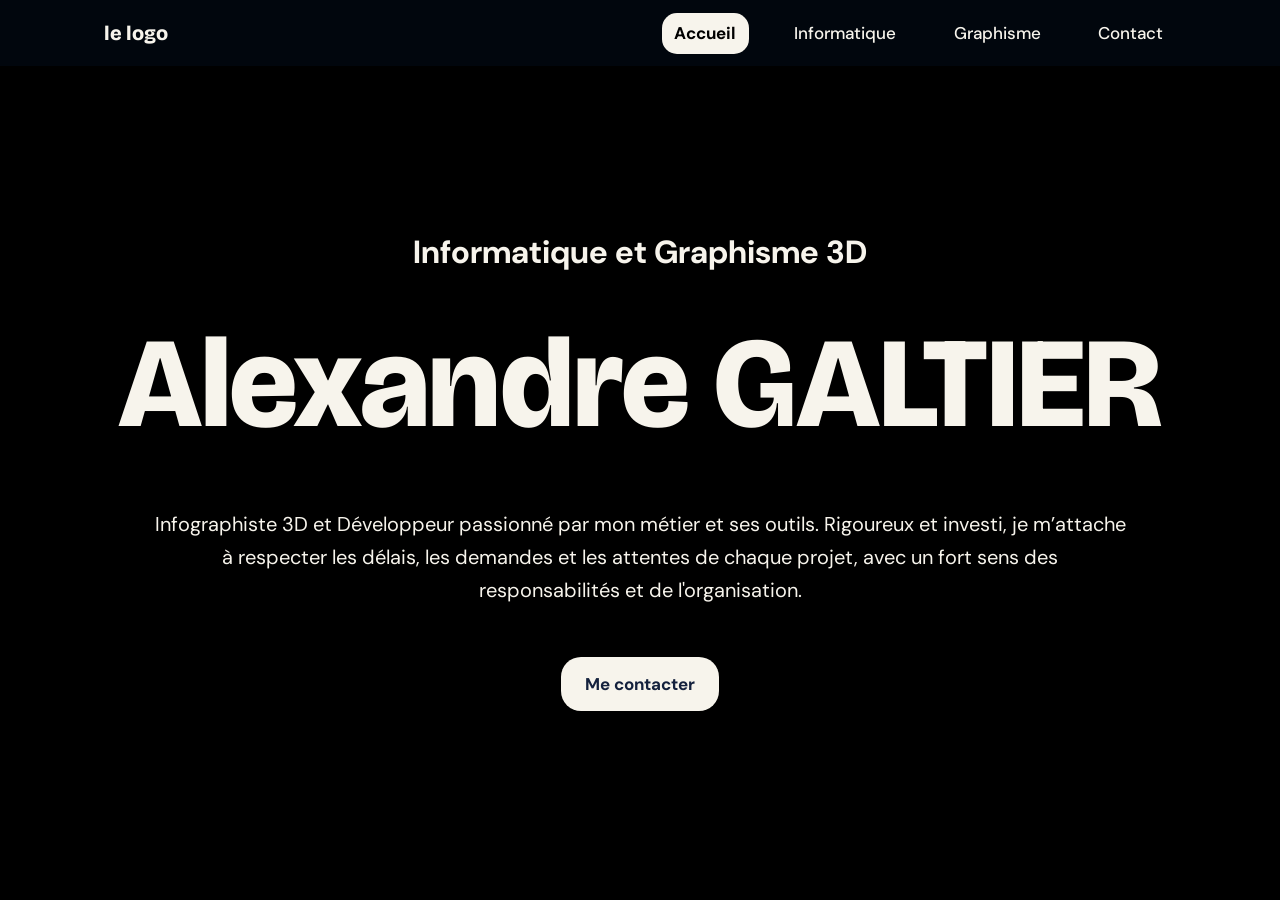
==== index.html @ 1dcdab68 "added_videos_below100" ====
<!DOCTYPE html>
<html lang="fr">
<head>
<meta charset="utf-8">
<meta name="viewport" content="width=device-width, initial-scale=1">
<title>Accueil – Portfolio Alexandre GALTIER</title>
<link rel="preconnect" href="https://fonts.googleapis.com">
<link rel="preconnect" href="https://fonts.gstatic.com" crossorigin>
<link href="https://fonts.googleapis.com/css2?family=Bricolage+Grotesque:wght@500;700;800&family=DM+Sans:wght@400;500;700&display=swap" rel="stylesheet">
<link rel="stylesheet" href="css/style.css">
<link rel="stylesheet" href="css/animation.css">
</head>
<body class="home">
<!--Barre Menu-->
<header class="top"><div class="wrap bar">
<a class="logo" href="index.html">le logo</a>
<nav aria-label="Menu principal"><a href="index.html" aria-current="page">Accueil</a><a href="pages/informatique.html">Informatique</a><a href="pages/graphisme.html">Graphisme</a><a href="pages/contact.html">Contact</a></nav>
</div></header>
<main>
<!--video-->
<video autoplay muted loop playsinline id="background-video" src="videos/illus/vil01.mov" type="video/mov" class="background-video"></video>
<div class="video-overlay"></div>
<!--Domaine et Nom-->
<section class="hero"><div class="wrap">
<p class="role">Informatique et Graphisme 3D</p>
<h1 class="name">Alexandre GALTIER</h1>
<p class="lead">Infographiste 3D et Développeur passionné par mon métier et ses outils. Rigoureux et investi, je m’attache à respecter les délais, les demandes et les attentes de chaque projet, avec un fort sens des responsabilités et de l'organisation.</p>
<!--Bouton-->
<p><a class="btn" href="pages/contact.html">Me contacter</a></p>
</div></section>

<!--<section class="wrap home-cats" id="categories">
<h2 class="sr">Catégories</h2>
<a class="tile y" href="pages/informatique.html"><h2>Informatique</h2><p>Description courte de la catégorie.</p><ul><li>Développement web</li><li>Développement logiciel</li><li>Bases de données</li><li>Réseaux et systèmes</li><li>Cybersécurité</li></ul><span class="go">Voir la catégorie</span></a>
<a class="tile n" href="pages/graphisme.html"><h2>Graphisme</h2><p>Description courte de la catégorie.</p><ul><li>Identité visuelle</li><li>UI / UX design</li><li>Illustration</li><li>Print et mise en page</li><li>Photo et motion design</li></ul><span class="go">Voir la catégorie</span></a>
</section>
<section class="wrap about-teaser"><h2>À propos</h2><p>Court paragraphe de présentation : formation, centres d'intérêt, ce qui relie ton travail en informatique et en graphisme.</p><p><a href="pages/a-propos.html">Lire la suite</a></p></section>
</main>
<footer><div class="wrap"><p>© 2026 Prénom Nom</p><p><a href="pages/a-propos.html#contact">Me contacter</a></p></div></footer>-->
</body>
</html>
---- css/style.css ----
:root{
--bg:#f7f4ec;--surface:#FFFFFF;--navy:#14213D;--navy-2:#2A3A5E;--yellow:#e2d386;--yellow-soft:#FBE9A0;--line:#DAD5C6;
--ink:var(--navy);--muted:#4A5675;--dark-trs:rgba(2, 11, 22, 0.6);--white-trs:rgba(255, 255, 255, 0.5);--dark:black;
--f-head:"Bricolage Grotesque",system-ui,sans-serif;--f-body:"DM Sans",system-ui,sans-serif;
}
*{box-sizing:border-box}
html{scroll-behavior:smooth;scroll-padding-top:90px}
body{margin:0;background:var(--dark);color:var(--ink);font:400 1.0625rem/1.65 var(--f-body)}
h1,h2,h3,h4{font-family:var(--f-head);line-height:1.15;margin:auto;letter-spacing:-.01em}
h1{font-size:clamp(2.6rem,7vw,5rem);font-weight:800}
h2{font-size:clamp(1.6rem,3vw,2.1rem);font-weight:700}
h3{font-size:1.1rem;font-weight:700;margin-top:1.8em}
h4{font-size:1.05rem;font-weight:700;margin-bottom:.3em}
p{margin:0 0 1em;}
a{color:var(--navy);text-decoration-thickness:2px;text-underline-offset:3px;text-decoration-color:var(--yellow)}
:focus-visible{outline:3px solid var(--yellow);outline-offset:3px}
.wrap{max-width:1120px;margin:auto;padding:0 1.5rem;}
.sr{position:absolute;left:-9999px}


/*--Barre Menu--*/
.top{position:sticky;top:0;z-index:10;background:var(--dark-trs);}
.bar{display:flex;align-items:center;justify-content:space-between;gap:1rem;flex-wrap:wrap;padding-top:.8rem;padding-bottom:.8rem}
.logo{font:800 1.25rem var(--f-head);color:var(--bg);text-decoration:none}
.top nav{display:flex;gap:2rem;flex-wrap:wrap}
.top nav a{color:var(--bg);text-decoration:none;padding:.4rem .8rem;border-radius:15px;font-weight:500}
.top nav a:hover{background:var(--white-trs)}
.top nav a[aria-current]{background:var(--bg);color:var(--dark);font-weight:700}

/*--Titre - Domaine et Nom--*/
.hero{color:var(--bg);padding:10rem 0 10rem;text-align: center;}
.hero .role{color:var(--bg);font-weight:700;font-size: 2rem;}
.hero .name{font-size: 8rem;white-space:nowrap;}
.hero .lead{font-size:1.25rem;color:var(--bg);text-align: center;margin: 50px;}
/*--Bouton "Contact"--*/
.btn{display:inline-block;background:var(--bg);color:var(--navy);padding:0.8rem 1.5rem;border-radius:20px;font-weight:700;text-decoration:none;align-self: center;}
.btn:hover{background:var(--white-trs)}

/*--Video--*/
.background-video{width: 100%; height: 100%;position:absolute;z-index: -3;object-fit: cover;bottom: 0px;}
.video-overlay{position: absolute;background:rgba(0, 0, 0, 0.3);inset: 0;bottom: 0px;z-index: -2}

.home-cats{display:grid;grid-template-columns:1fr 1fr;gap:1.5rem;margin-top:-3rem;position:relative}
.tile{display:block;padding:2rem;border-radius:8px;text-decoration:none;min-height:320px;border:2px solid var(--navy)}
.tile:hover{background-color:inherit;transform:translateY(-3px);transition:transform .15s}
.tile.y{background:var(--yellow);color:var(--navy)}
.tile.n{background:var(--surface);color:var(--navy)}
.tile ul{padding-left:1.1rem;margin:1rem 0 1.5rem}
.tile .go{font-weight:700;border-bottom:3px solid var(--navy)}
.about-teaser{padding-top:4rem;padding-bottom:4rem;}

.pagehead{background:var(--navy);color:var(--bg);padding:3.5rem 0 3rem}
.pagehead h1{font-size:clamp(2.2rem,5vw,3.6rem);margin-bottom:.3em}
.pagehead p{color:#DDE2EE;margin:0}
.layout{display:grid;grid-template-columns:230px 1fr;gap:3rem;padding-top:3rem;padding-bottom:4rem;align-items:start}
.toc{position:sticky;top:90px;border-left:4px solid var(--yellow);padding-left:1rem}
.toc-t{font:700 1rem var(--f-head);margin-bottom:.6rem}
.toc ol{list-style:none;margin:0;padding:0}
.toc li{margin-bottom:.4rem}
.toc a{text-decoration:none;display:block;padding:.15rem .4rem;margin-left:-.4rem;border-radius:3px}
.toc a:hover{background:var(--yellow-soft)}

.bloc{padding-bottom:3rem;margin-bottom:3rem;border-bottom:1px solid var(--line)}
.bloc:last-child{border-bottom:0}
.bloc h2{display:flex;align-items:baseline;flex-wrap:wrap;gap:.8rem}
.tag{background:var(--yellow);color:var(--navy);font:700 .85rem var(--f-body);padding:.15rem .6rem;border-radius:3px}
.bloc .lead{color:var(--muted)}
.skills{list-style:none;padding:0;margin:0;display:flex;flex-wrap:wrap;gap:.5rem}
.skills li{background:var(--surface);border:1.5px solid var(--navy);border-radius:999px;padding:.25rem .9rem;font-size:.95rem}
.grid{display:grid;grid-template-columns:repeat(auto-fill,minmax(250px,1fr));gap:1.25rem}
.card{background:var(--surface);border:1.5px solid var(--navy);border-radius:6px;padding:1rem 1rem 1.2rem}
.card p{font-size:.95rem;color:var(--muted);margin-bottom:.5em}
.card .meta{font-size:.85rem}
.thumb{aspect-ratio:16/10;background:var(--yellow-soft);border-radius:3px;margin-bottom:.9rem;border:1.5px dashed var(--navy-2)}

.timeline{list-style:none;padding:0;margin:0;border-left:4px solid var(--yellow)}
.timeline li{padding:0 0 1.3rem 1.2rem;display:flex;flex-direction:column}
.contact{list-style:none;padding:0;margin:0;display:grid;gap:.9rem}
.contact li{display:grid;grid-template-columns:110px 1fr;gap:1rem;border-bottom:1px solid var(--line);padding-bottom:.9rem}

footer{background:var(--navy);color:var(--bg);padding:1.5rem 0}
footer .wrap{display:flex;justify-content:space-between;flex-wrap:wrap;gap:.5rem}
footer p{margin:0}
footer a{color:var(--yellow)}
footer a:hover{background:var(--navy-2)}

@media(max-width:820px){
.home-cats{grid-template-columns:1fr}
.layout{grid-template-columns:1fr;gap:1.5rem}
.toc{position:static}
.toc ol{display:flex;flex-wrap:wrap;gap:.4rem}
.toc a{background:var(--surface);border:1.5px solid var(--navy);border-radius:999px;padding:.2rem .8rem;margin:0}
}
@media(prefers-reduced-motion:reduce){html{scroll-behavior:auto}.tile:hover{transform:none}}
---- css/animation.css ----
@keyframes apparition {
  from {
    opacity: 0;
    transform: translateY(-30px);
  }

  to {
    opacity: 1;
    transform: translateY(0);
  }
}
@keyframes apparition-op {
  from {
    opacity: 0;
  }

  to {
    opacity: 1;
  }
}

/* Classe à appliquer au texte */

.background-video{
    animation: apparition-op 2s ease-in both;
}
.top{
    animation: apparition 1s ease-out both;
}

.role {
    animation: apparition 1s ease-out both;
    animation-delay: 0.5s;
}

.name {
    animation: apparition 1s ease-out both;
    animation-delay: 1s;
}

.lead, .btn {
    animation: apparition 1s ease-out both;
    animation-delay: 1.5s;
}
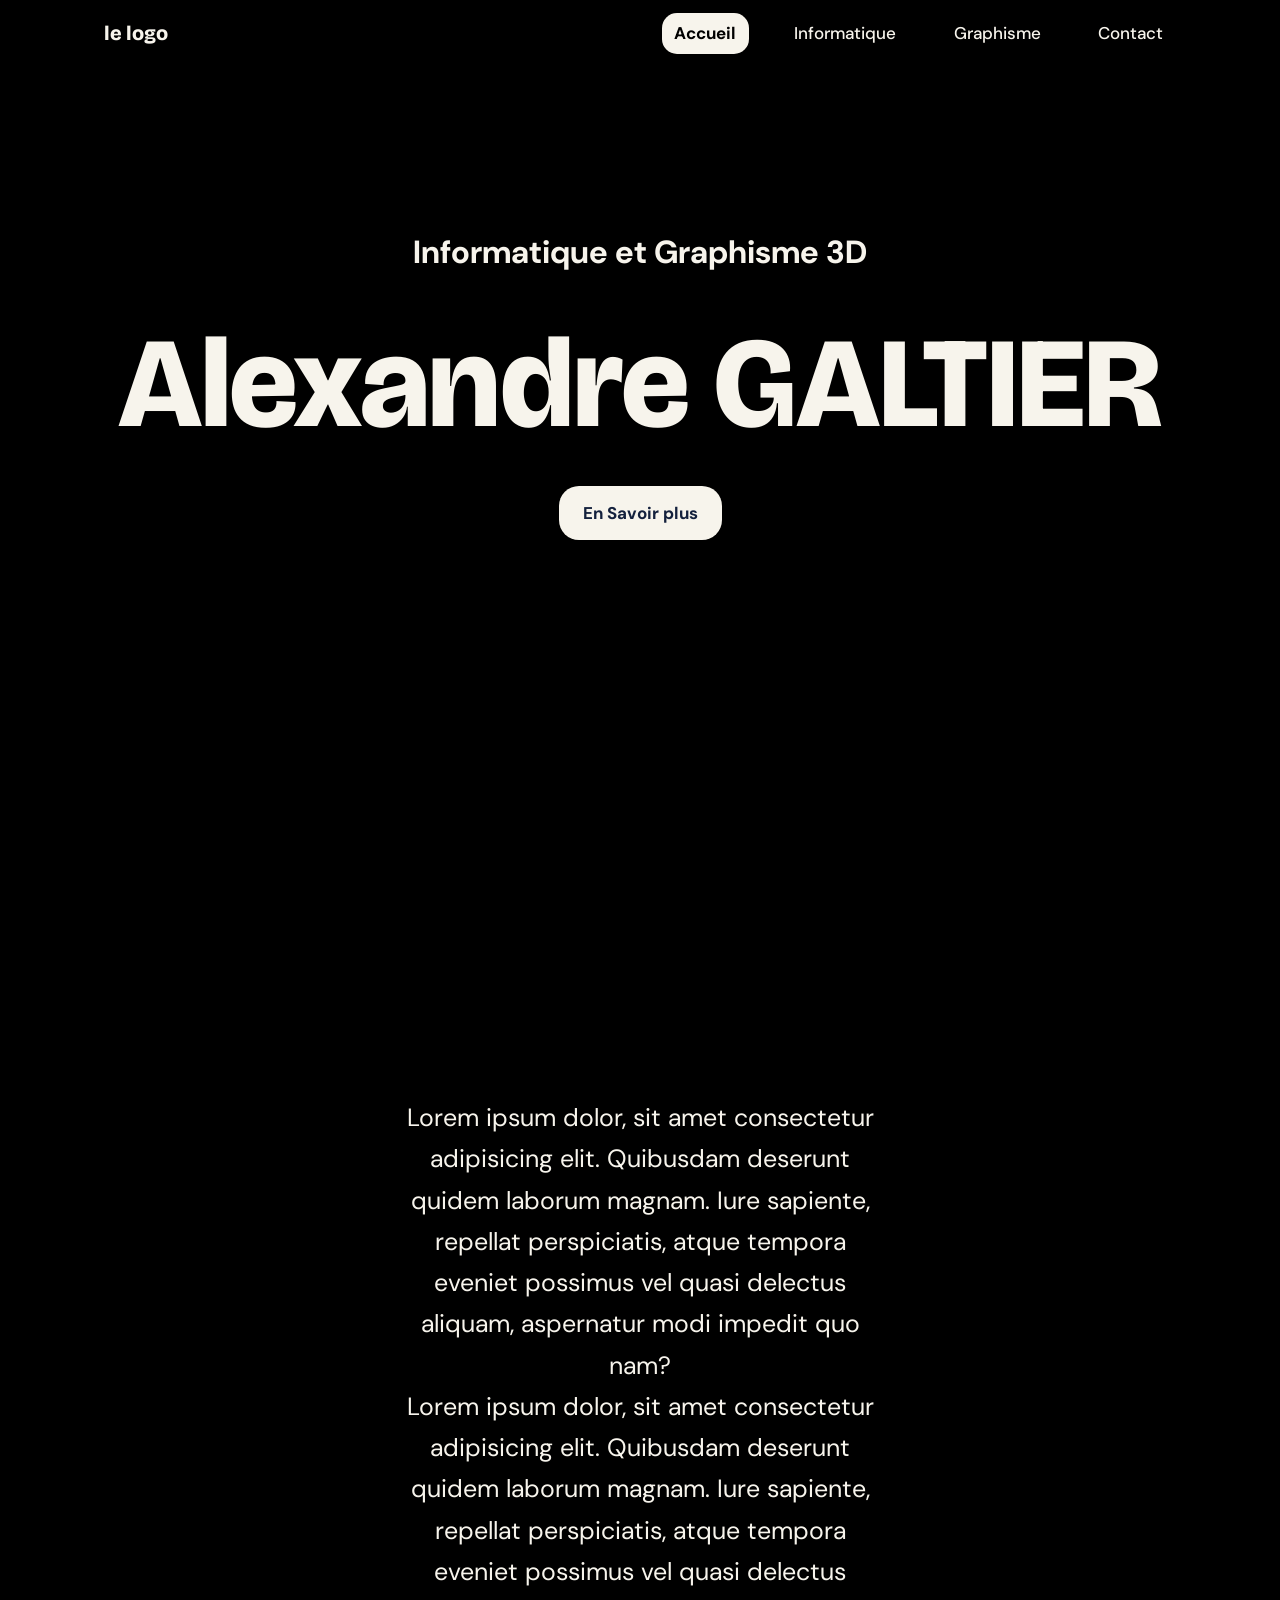
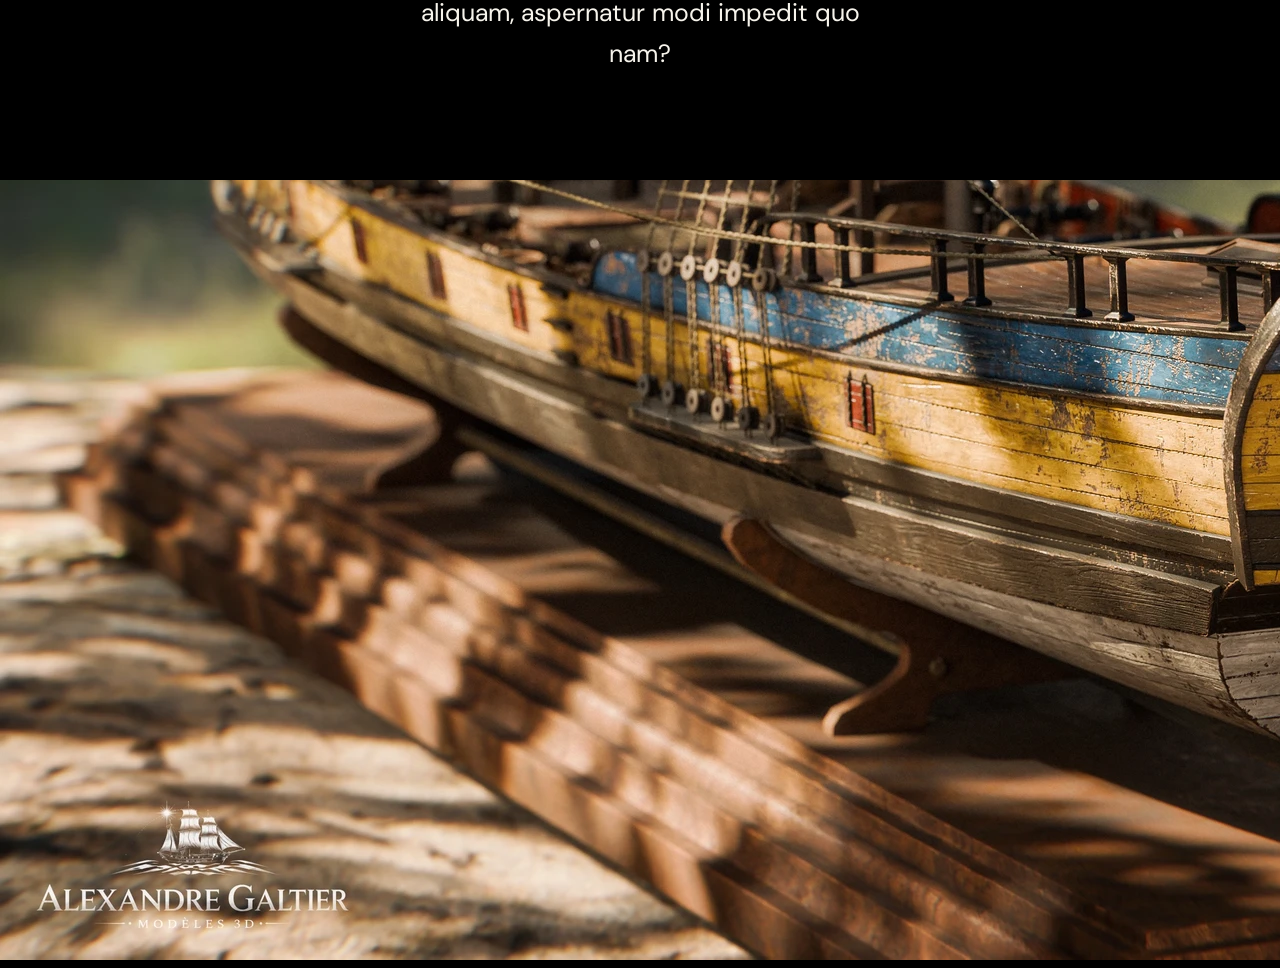
==== commit cfd8c71d: "ajout texte, image, scroll smooth" ====
--- a/index.html
+++ b/index.html
@@ -11,23 +11,39 @@
 <link rel="stylesheet" href="css/animation.css">
 </head>
 <body class="home">
+
 <!--Barre Menu-->
 <header class="top"><div class="wrap bar">
 <a class="logo" href="index.html">le logo</a>
 <nav aria-label="Menu principal"><a href="index.html" aria-current="page">Accueil</a><a href="pages/informatique.html">Informatique</a><a href="pages/graphisme.html">Graphisme</a><a href="pages/contact.html">Contact</a></nav>
 </div></header>
 <main>
+
 <!--video-->
-<video autoplay muted loop playsinline id="background-video" src="videos/illus/vil01.mov" type="video/mov" class="background-video"></video>
+<video autoplay muted loop playsinline id="background-video" src="videos/illus/vil03.mov" type="video/mov" class="background-video"></video>
 <div class="video-overlay"></div>
+
 <!--Domaine et Nom-->
 <section class="hero"><div class="wrap">
 <p class="role">Informatique et Graphisme 3D</p>
 <h1 class="name">Alexandre GALTIER</h1>
-<p class="lead">Infographiste 3D et Développeur passionné par mon métier et ses outils. Rigoureux et investi, je m’attache à respecter les délais, les demandes et les attentes de chaque projet, avec un fort sens des responsabilités et de l'organisation.</p>
+<!--<p class="lead">Infographiste 3D et Développeur passionné par mon métier et ses outils. Rigoureux et investi, je m’attache à respecter les délais, les demandes et les attentes de chaque projet, avec un fort sens des responsabilités et de l'organisation.</p>-->
+
 <!--Bouton-->
-<p><a class="btn" href="pages/contact.html">Me contacter</a></p>
+<br><p><a class="btn" href="#introduction">En Savoir plus</a></p>
 </div></section>
+
+<!--Introduction-->
+<section id="introduction" class="intro-block"><div class="intro">
+<p>Lorem ipsum dolor, sit amet consectetur adipisicing elit. Quibusdam deserunt quidem laborum magnam. Iure sapiente, repellat perspiciatis, atque tempora eveniet possimus vel quasi delectus aliquam, aspernatur modi impedit quo nam?<br>
+Lorem ipsum dolor, sit amet consectetur adipisicing elit. Quibusdam deserunt quidem laborum magnam. Iure sapiente, repellat perspiciatis, atque tempora eveniet possimus vel quasi delectus aliquam, aspernatur modi impedit quo nam?</p>
+</div></section>
+
+<!--Image 01-->
+<div class="background-img">
+    <img src="img/3d/img01.png" alt="img_ship01">
+    <div class="img-overlay"></div>
+</div>
 
 <!--<section class="wrap home-cats" id="categories">
 <h2 class="sr">Catégories</h2>
@@ -37,5 +53,6 @@
 <section class="wrap about-teaser"><h2>À propos</h2><p>Court paragraphe de présentation : formation, centres d'intérêt, ce qui relie ton travail en informatique et en graphisme.</p><p><a href="pages/a-propos.html">Lire la suite</a></p></section>
 </main>
 <footer><div class="wrap"><p>© 2026 Prénom Nom</p><p><a href="pages/a-propos.html#contact">Me contacter</a></p></div></footer>-->
+</main>
 </body>
 </html>
--- a/css/style.css
+++ b/css/style.css
@@ -1,6 +1,6 @@
 :root{
 --bg:#f7f4ec;--surface:#FFFFFF;--navy:#14213D;--navy-2:#2A3A5E;--yellow:#e2d386;--yellow-soft:#FBE9A0;--line:#DAD5C6;
---ink:var(--navy);--muted:#4A5675;--dark-trs:rgba(2, 11, 22, 0.6);--white-trs:rgba(255, 255, 255, 0.5);--dark:black;
+--ink:var(--navy);--muted:#4A5675;--dark-trs:rgba(0, 0, 0, 0.6);--white-trs:rgba(255, 255, 255, 0.5);--dark:black;
 --f-head:"Bricolage Grotesque",system-ui,sans-serif;--f-body:"DM Sans",system-ui,sans-serif;
 }
 *{box-sizing:border-box}
@@ -39,6 +39,14 @@
 /*--Video--*/
 .background-video{width: 100%; height: 100%;position:absolute;z-index: -3;object-fit: cover;bottom: 0px;}
 .video-overlay{position: absolute;background:rgba(0, 0, 0, 0.3);inset: 0;bottom: 0px;z-index: -2}
+
+/*--Intro--*/
+.intro{text-align: center;font-size:25px;color:var(--bg);background-color: var(--dark);padding: 5rem 25rem;}
+.intro-block{position:relative;top: 300px;}
+
+/*--Image--*/
+.background-img{width: 100%; height: 100%;z-index: -2;display: block;position: relative;}
+img-overlay{display:inline-block;width:50%;position:absolute;background-color:var(--dark-trs);inset: 0;}
 
 .home-cats{display:grid;grid-template-columns:1fr 1fr;gap:1.5rem;margin-top:-3rem;position:relative}
 .tile{display:block;padding:2rem;border-radius:8px;text-decoration:none;min-height:320px;border:2px solid var(--navy)}
--- a/css/animation.css
+++ b/css/animation.css
@@ -24,7 +24,7 @@
 .background-video{
     animation: apparition-op 2s ease-in both;
 }
-.top{
+.top {
     animation: apparition 1s ease-out both;
 }
 
@@ -42,5 +42,6 @@
     animation: apparition 1s ease-out both;
     animation-delay: 1.5s;
 }
-
-
+html {
+  scroll-behavior:smooth;
+}
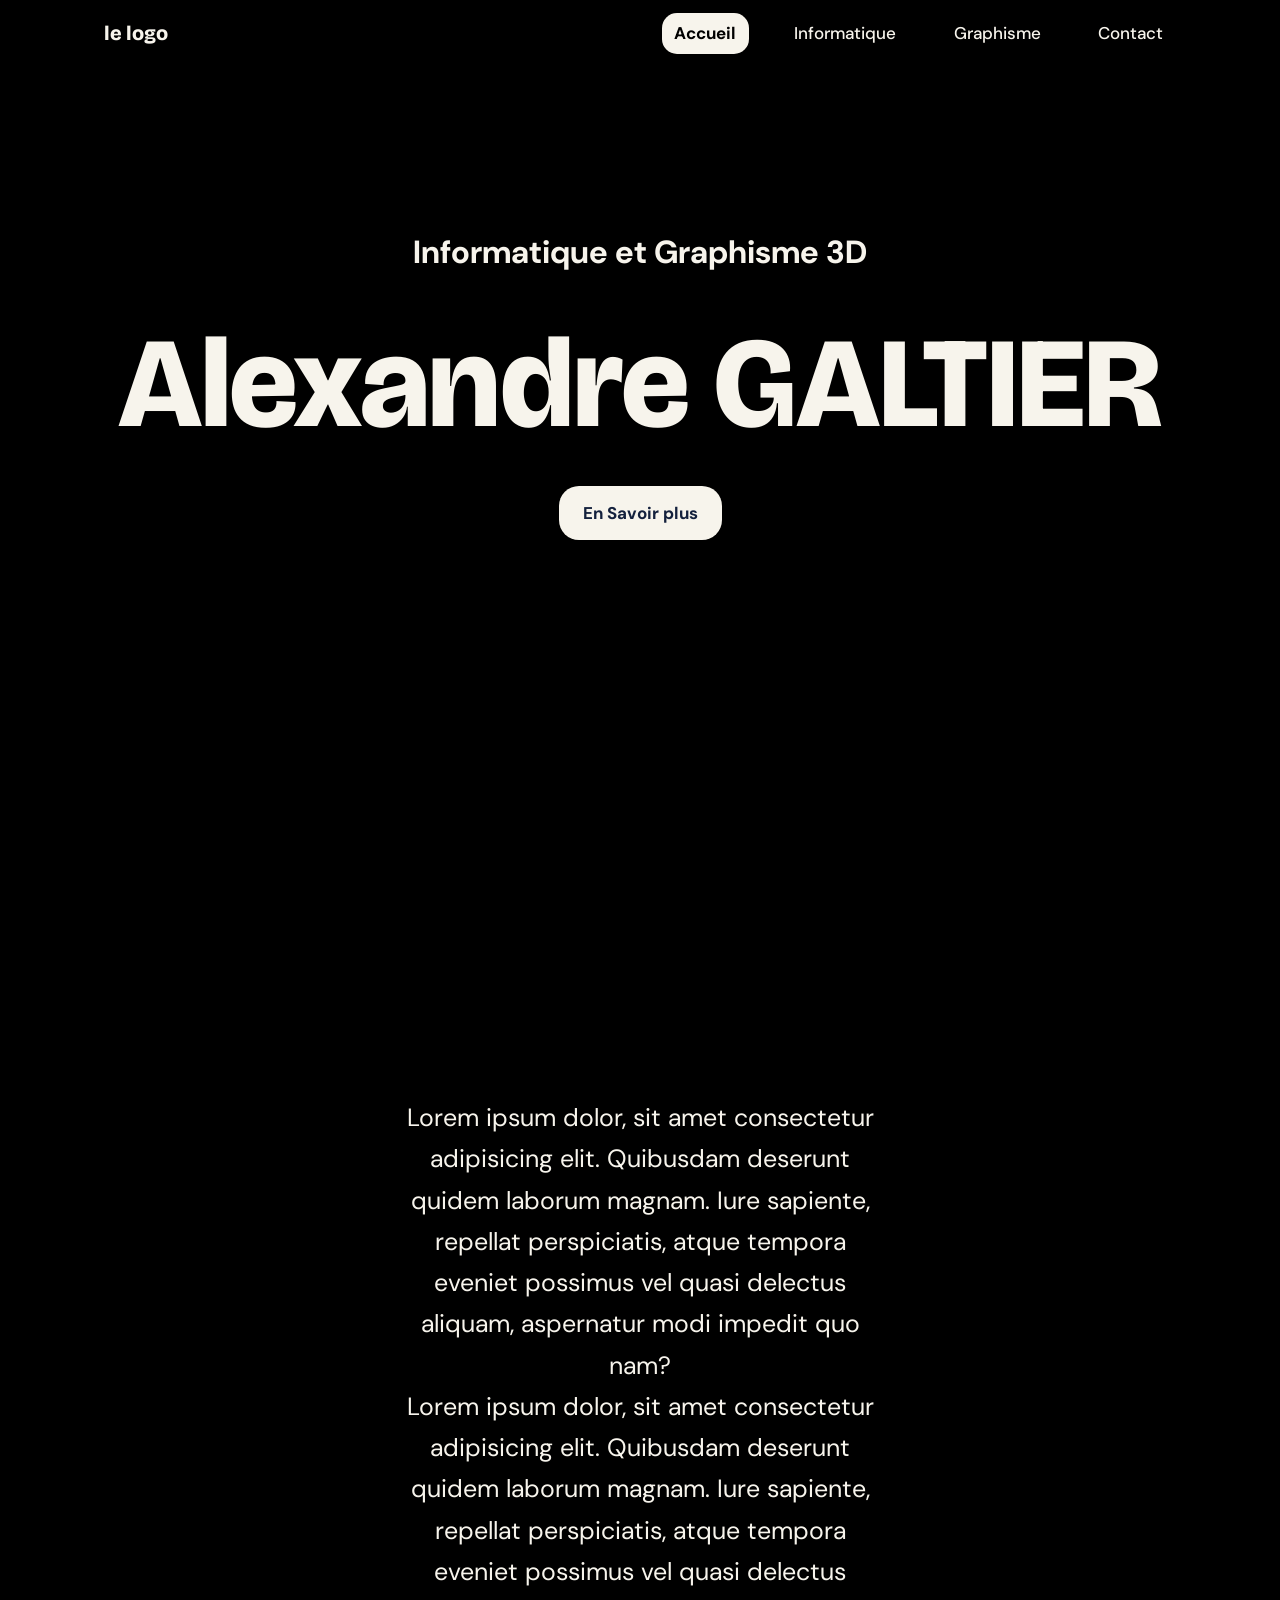
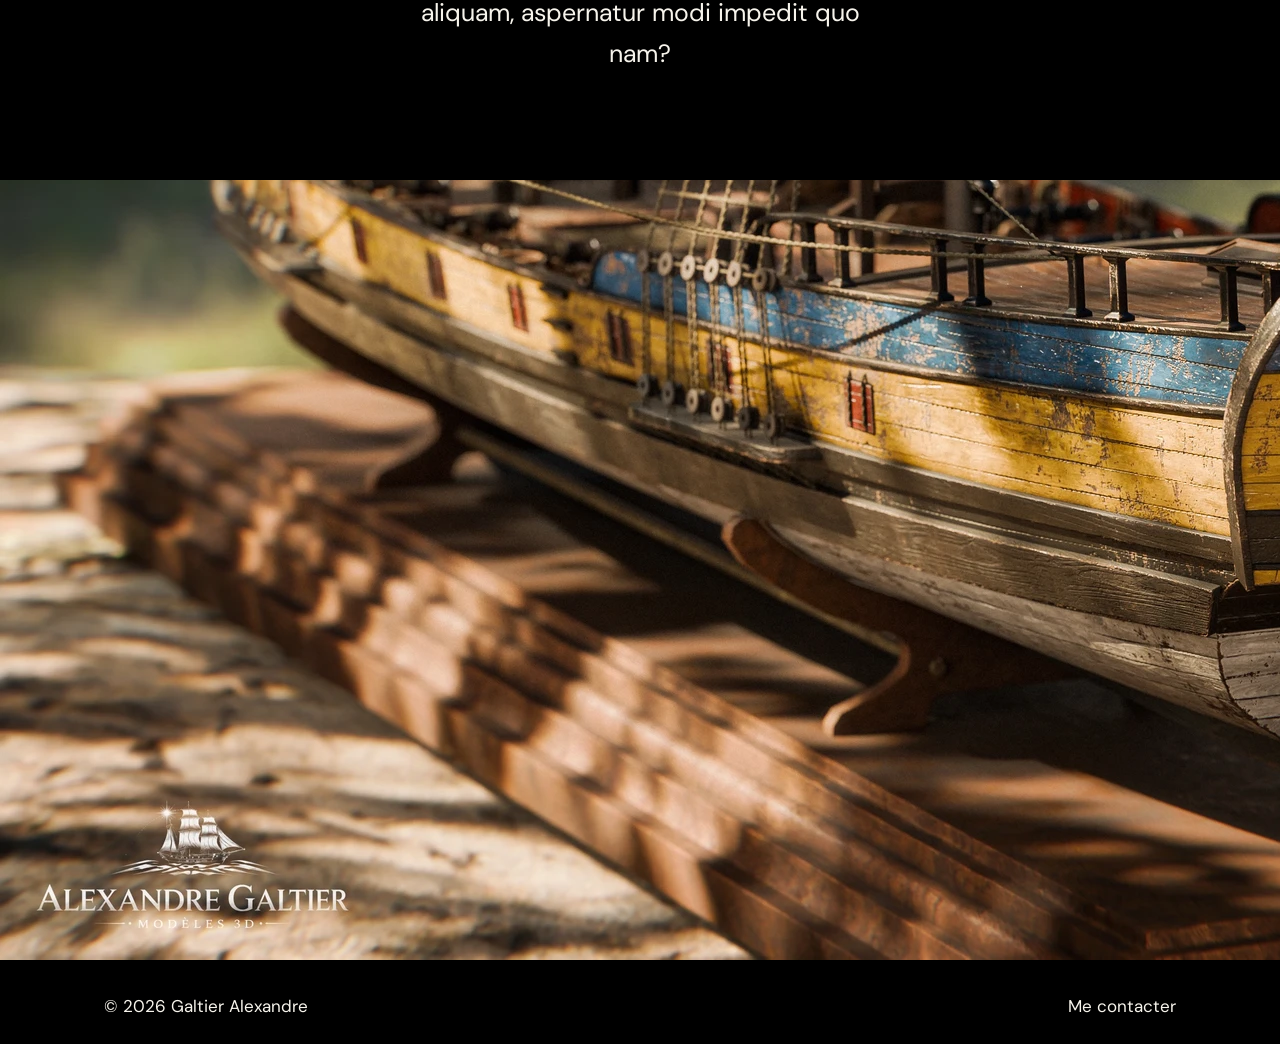
==== commit ae70537a: "changements_mineurs" ====
--- a/index.html
+++ b/index.html
@@ -51,8 +51,8 @@
 <a class="tile n" href="pages/graphisme.html"><h2>Graphisme</h2><p>Description courte de la catégorie.</p><ul><li>Identité visuelle</li><li>UI / UX design</li><li>Illustration</li><li>Print et mise en page</li><li>Photo et motion design</li></ul><span class="go">Voir la catégorie</span></a>
 </section>
 <section class="wrap about-teaser"><h2>À propos</h2><p>Court paragraphe de présentation : formation, centres d'intérêt, ce qui relie ton travail en informatique et en graphisme.</p><p><a href="pages/a-propos.html">Lire la suite</a></p></section>
-</main>
-<footer><div class="wrap"><p>© 2026 Prénom Nom</p><p><a href="pages/a-propos.html#contact">Me contacter</a></p></div></footer>-->
+</main>-->
+<footer><div class="wrap"><p>© 2026 Galtier Alexandre</p><p><a href="pages/contact.html">Me contacter</a></p></div></footer>
 </main>
 </body>
 </html>
--- a/css/style.css
+++ b/css/style.css
@@ -86,11 +86,11 @@
 .contact{list-style:none;padding:0;margin:0;display:grid;gap:.9rem}
 .contact li{display:grid;grid-template-columns:110px 1fr;gap:1rem;border-bottom:1px solid var(--line);padding-bottom:.9rem}
 
-footer{background:var(--navy);color:var(--bg);padding:1.5rem 0}
+footer{background:var(--dark-trs);color:var(--bg);padding:1.5rem 0}
 footer .wrap{display:flex;justify-content:space-between;flex-wrap:wrap;gap:.5rem}
 footer p{margin:0}
-footer a{color:var(--yellow)}
-footer a:hover{background:var(--navy-2)}
+footer a{color:var(--bg);text-decoration: none;}
+footer a:hover{background:var(--white-trs);border-radius: 10px;padding:0.8rem 1.5rem;}
 
 @media(max-width:820px){
 .home-cats{grid-template-columns:1fr}
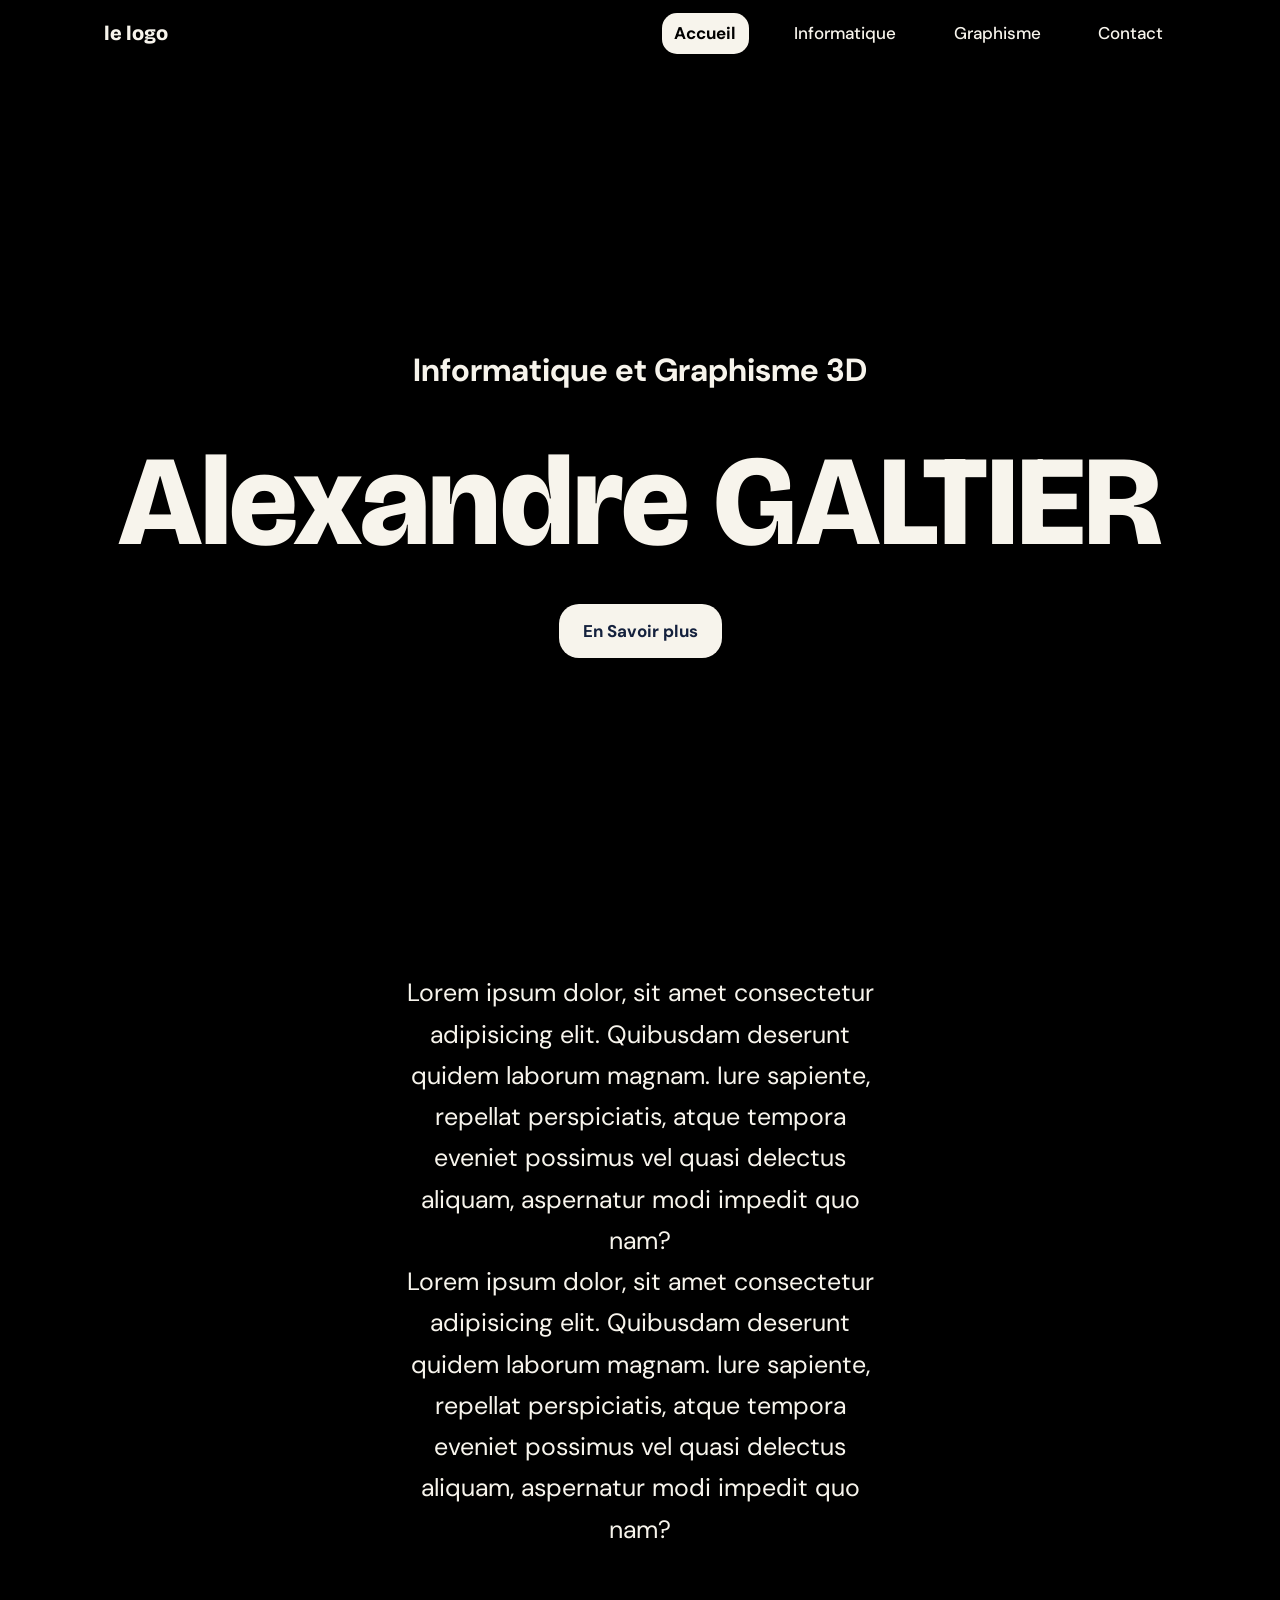
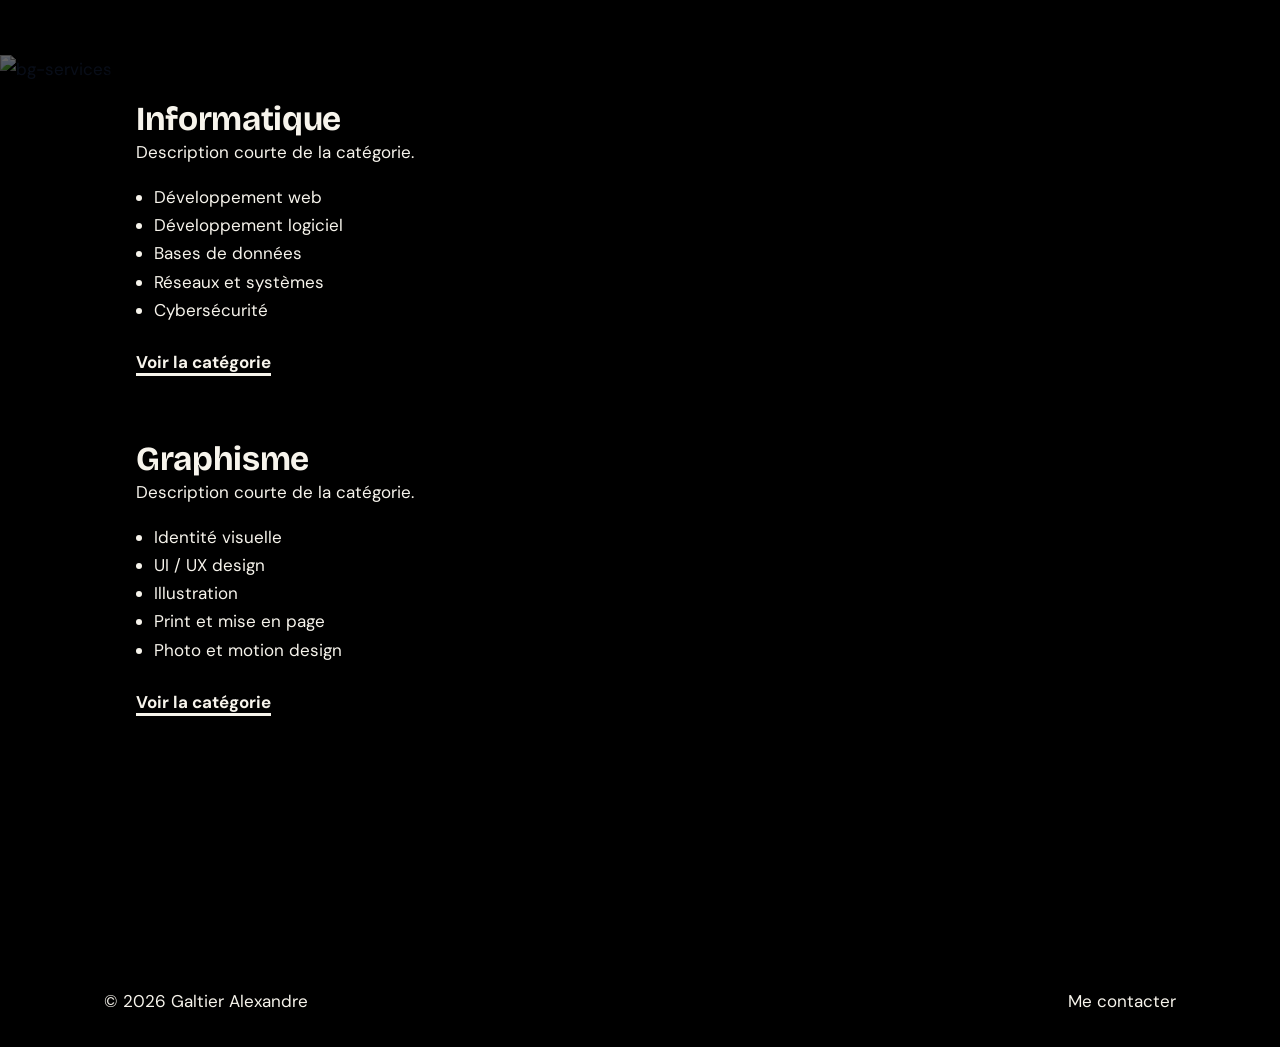
==== commit 97c4b259: "update_images_ok_card_to_do" ====
--- a/index.html
+++ b/index.html
@@ -9,6 +9,7 @@
 <link href="https://fonts.googleapis.com/css2?family=Bricolage+Grotesque:wght@500;700;800&family=DM+Sans:wght@400;500;700&display=swap" rel="stylesheet">
 <link rel="stylesheet" href="css/style.css">
 <link rel="stylesheet" href="css/animation.css">
+<script src="js/script.js" defer></script>
 </head>
 <body class="home">
 
@@ -17,21 +18,20 @@
 <a class="logo" href="index.html">le logo</a>
 <nav aria-label="Menu principal"><a href="index.html" aria-current="page">Accueil</a><a href="pages/informatique.html">Informatique</a><a href="pages/graphisme.html">Graphisme</a><a href="pages/contact.html">Contact</a></nav>
 </div></header>
-<main>
 
-<!--video-->
-<video autoplay muted loop playsinline id="background-video" src="videos/illus/vil03.mov" type="video/mov" class="background-video"></video>
-<div class="video-overlay"></div>
 
+<!--Video-->
+<section class="content-title-container">
+    <video class="bg-content" autoplay muted loop playsinline id="background-video" src="videos/illus/vil03.mov" type="video/mov" alt="bg-video"></video>
+    <div class="bg-content-overlay"></div>
 <!--Domaine et Nom-->
-<section class="hero"><div class="wrap">
-<p class="role">Informatique et Graphisme 3D</p>
-<h1 class="name">Alexandre GALTIER</h1>
-<!--<p class="lead">Infographiste 3D et Développeur passionné par mon métier et ses outils. Rigoureux et investi, je m’attache à respecter les délais, les demandes et les attentes de chaque projet, avec un fort sens des responsabilités et de l'organisation.</p>-->
-
-<!--Bouton-->
-<br><p><a class="btn" href="#introduction">En Savoir plus</a></p>
-</div></section>
+        <section class="hero"><div class="wrap">
+            <p class="role">Informatique et Graphisme 3D</p>
+            <h1 class="name">Alexandre GALTIER</h1>
+            <!--Bouton-->
+        <br><p><a class="btn" href="#introduction">En Savoir plus</a></p>
+        </div></section>
+</section>
 
 <!--Introduction-->
 <section id="introduction" class="intro-block"><div class="intro">
@@ -39,20 +39,46 @@
 Lorem ipsum dolor, sit amet consectetur adipisicing elit. Quibusdam deserunt quidem laborum magnam. Iure sapiente, repellat perspiciatis, atque tempora eveniet possimus vel quasi delectus aliquam, aspernatur modi impedit quo nam?</p>
 </div></section>
 
-<!--Image 01-->
-<div class="background-img">
-    <img src="img/3d/img01.png" alt="img_ship01">
-    <div class="img-overlay"></div>
-</div>
+<!--Content et Services-->
+<section class="content-services-container">
+    <img class="services-content" src="../eportfolio_graph_info/img/3d/img01.png" alt="bg-services">
+    <div class="services-content-overlay"></div>
 
-<!--<section class="wrap home-cats" id="categories">
-<h2 class="sr">Catégories</h2>
-<a class="tile y" href="pages/informatique.html"><h2>Informatique</h2><p>Description courte de la catégorie.</p><ul><li>Développement web</li><li>Développement logiciel</li><li>Bases de données</li><li>Réseaux et systèmes</li><li>Cybersécurité</li></ul><span class="go">Voir la catégorie</span></a>
-<a class="tile n" href="pages/graphisme.html"><h2>Graphisme</h2><p>Description courte de la catégorie.</p><ul><li>Identité visuelle</li><li>UI / UX design</li><li>Illustration</li><li>Print et mise en page</li><li>Photo et motion design</li></ul><span class="go">Voir la catégorie</span></a>
+<!--Services-->
+<section class="wrap-cat home-cats" id="categories"><div class="reveal">
+<a class="tile" href="pages/informatique.html">
+    <h2>Informatique</h2>
+    <p>Description courte de la catégorie.</p>
+    <ul>
+        <li>Développement web</li>
+        <li>Développement logiciel</li>
+        <li>Bases de données</li>
+        <li>Réseaux et systèmes</li>
+        <li>Cybersécurité</li>
+    </ul>
+<span class="go">Voir la catégorie</span></a>
+
+<a class="tile" href="pages/graphisme.html">
+    <h2>Graphisme</h2>
+    <p>Description courte de la catégorie.</p>
+    <ul>
+        <li>Identité visuelle</li>
+        <li>UI / UX design</li>
+        <li>Illustration</li>
+        <li>Print et mise en page</li>
+        <li>Photo et motion design</li>
+    </ul>
+    <span class="go">Voir la catégorie</span></a>
+</div></section>
+
 </section>
+<!--<p class="lead">Infographiste 3D et Développeur passionné par mon métier et ses outils. Rigoureux et investi, je m’attache à respecter les délais, les demandes et les attentes de chaque projet, avec un fort sens des responsabilités et de l'organisation.</p>-->
+
+
+<!--
 <section class="wrap about-teaser"><h2>À propos</h2><p>Court paragraphe de présentation : formation, centres d'intérêt, ce qui relie ton travail en informatique et en graphisme.</p><p><a href="pages/a-propos.html">Lire la suite</a></p></section>
 </main>-->
-<footer><div class="wrap"><p>© 2026 Galtier Alexandre</p><p><a href="pages/contact.html">Me contacter</a></p></div></footer>
-</main>
+<footer><div class="wrap-bot"><p>© 2026 Galtier Alexandre</p><p><a href="pages/contact.html">Me contacter</a></p></div></footer>
+
 </body>
 </html>
--- a/css/style.css
+++ b/css/style.css
@@ -1,11 +1,11 @@
 :root{
 --bg:#f7f4ec;--surface:#FFFFFF;--navy:#14213D;--navy-2:#2A3A5E;--yellow:#e2d386;--yellow-soft:#FBE9A0;--line:#DAD5C6;
---ink:var(--navy);--muted:#4A5675;--dark-trs:rgba(0, 0, 0, 0.6);--white-trs:rgba(255, 255, 255, 0.5);--dark:black;
+--ink:var(--navy);--muted:#4A5675;--dark-trs:rgba(0, 0, 0, 0.6);--white-trs:rgba(255, 255, 255, 0.5);--dark:black;--white-trs2:rgba(248, 248, 248, 0.3);
 --f-head:"Bricolage Grotesque",system-ui,sans-serif;--f-body:"DM Sans",system-ui,sans-serif;
 }
 *{box-sizing:border-box}
 html{scroll-behavior:smooth;scroll-padding-top:90px}
-body{margin:0;background:var(--dark);color:var(--ink);font:400 1.0625rem/1.65 var(--f-body)}
+body{margin:0;background:var(--bg);color:var(--ink);font:400 1.0625rem/1.65 var(--f-body);z-index: -10;}
 h1,h2,h3,h4{font-family:var(--f-head);line-height:1.15;margin:auto;letter-spacing:-.01em}
 h1{font-size:clamp(2.6rem,7vw,5rem);font-weight:800}
 h2{font-size:clamp(1.6rem,3vw,2.1rem);font-weight:700}
@@ -14,13 +14,16 @@
 p{margin:0 0 1em;}
 a{color:var(--navy);text-decoration-thickness:2px;text-underline-offset:3px;text-decoration-color:var(--yellow)}
 :focus-visible{outline:3px solid var(--yellow);outline-offset:3px}
-.wrap{max-width:1120px;margin:auto;padding:0 1.5rem;}
+.wrap{max-width:1120px;margin:auto;padding:12rem 1.5rem;}
 .sr{position:absolute;left:-9999px}
 
+/*--Background Generaux--*/
+.home {background-color: var(--dark);}
+.design {background-color: var(--bg);}
 
 /*--Barre Menu--*/
-.top{position:sticky;top:0;z-index:10;background:var(--dark-trs);}
-.bar{display:flex;align-items:center;justify-content:space-between;gap:1rem;flex-wrap:wrap;padding-top:.8rem;padding-bottom:.8rem}
+.top{position:sticky;top:0;z-index:10;background:var(--dark-trs);margin-bottom:-74px;}
+.bar{display:flex;align-items:center;justify-content:space-between;gap:1rem;flex-wrap:wrap;padding-top:.8rem;padding-bottom:.8rem;}
 .logo{font:800 1.25rem var(--f-head);color:var(--bg);text-decoration:none}
 .top nav{display:flex;gap:2rem;flex-wrap:wrap}
 .top nav a{color:var(--bg);text-decoration:none;padding:.4rem .8rem;border-radius:15px;font-weight:500}
@@ -37,25 +40,39 @@
 .btn:hover{background:var(--white-trs)}
 
 /*--Video--*/
-.background-video{width: 100%; height: 100%;position:absolute;z-index: -3;object-fit: cover;bottom: 0px;}
-.video-overlay{position: absolute;background:rgba(0, 0, 0, 0.3);inset: 0;bottom: 0px;z-index: -2}
+background-video{width: 100%; height: 100%;position:absolute;z-index: -3;object-fit: cover;bottom: 0px;}
+video-overlay{position: absolute;background:rgba(0, 0, 0, 0.3);inset: 0;bottom: 0px;z-index: -2}
 
-/*--Intro--*/
+/*--Introduction--*/
 .intro{text-align: center;font-size:25px;color:var(--bg);background-color: var(--dark);padding: 5rem 25rem;}
-.intro-block{position:relative;top: 300px;}
+.intro-block{position:relative;}
 
-/*--Image--*/
-.background-img{width: 100%; height: 100%;z-index: -2;display: block;position: relative;}
-img-overlay{display:inline-block;width:50%;position:absolute;background-color:var(--dark-trs);inset: 0;}
+/*--Content et Titre--*/
+.content-title-container{position: relative;aspect-ratio: auto;WIDTH: 100%;height: 100vh;overflow: hidden;}
+    .bg-content{position:absolute;inset:0;z-index:-2;width:100%;height:100%;object-fit:cover;}
+    .bg-content-overlay{position:absolute;inset:0;z-index:-1;background:var(--dark-trs);}
+bg-img02-overlay {position:absolute;inset:0;z-index:-3;background:var(--dark);}
 
-.home-cats{display:grid;grid-template-columns:1fr 1fr;gap:1.5rem;margin-top:-3rem;position:relative}
-.tile{display:block;padding:2rem;border-radius:8px;text-decoration:none;min-height:320px;border:2px solid var(--navy)}
-.tile:hover{background-color:inherit;transform:translateY(-3px);transition:transform .15s}
-.tile.y{background:var(--yellow);color:var(--navy)}
-.tile.n{background:var(--surface);color:var(--navy)}
+/*--Content et Services--*/
+.content-services-container{position: relative;aspect-ratio: auto;WIDTH: 100%;height: 100vh;overflow: hidden;}
+    .services-content{position:absolute;inset:0;z-index:-2;width:100%;height:100%;object-fit:cover;}
+    .services-content-overlay{position:absolute;inset:0;z-index:-1;background:var(--dark-trs);}
+
+/*--Categories de Services--*/
+.home-cats{display:grid;grid-template-columns: repeat(2, minmax(0, 1fr));gap:1.5rem;margin-top:-3rem;position:relative;width: 100%;max-width: 1120px;}
+    .wrap-cat{justify-content:center;align-items:center;margin:auto;padding:.8rem 1.5rem;}
+.tile{display:block;flex-direction:column;padding:2rem;border-radius:15px;text-decoration:none;min-height:320px;background:rgba(0, 0, 0, 0.3);color:var(--bg)}
+.tile:hover{background-color:rgba(0, 0, 0, 0.5);transform:translateY(-3px);transition:transform .15s}
 .tile ul{padding-left:1.1rem;margin:1rem 0 1.5rem}
-.tile .go{font-weight:700;border-bottom:3px solid var(--navy)}
+.tile .go{font-weight:700;border-bottom:3px solid var(--bg)}
+
+
 .about-teaser{padding-top:4rem;padding-bottom:4rem;}
+
+
+.presentation_container{display:flex;justify-content:center;}
+    .presentation_texte{text-align: center;font-size:25px;color:var(--bg);background-color: var(--dark);padding: 3rem 10rem;width: 100%;}
+
 
 .pagehead{background:var(--navy);color:var(--bg);padding:3.5rem 0 3rem}
 .pagehead h1{font-size:clamp(2.2rem,5vw,3.6rem);margin-bottom:.3em}
@@ -86,8 +103,10 @@
 .contact{list-style:none;padding:0;margin:0;display:grid;gap:.9rem}
 .contact li{display:grid;grid-template-columns:110px 1fr;gap:1rem;border-bottom:1px solid var(--line);padding-bottom:.9rem}
 
+/*--Bas de Page--*/
+.wrap-bot{max-width:1120px;margin:auto;padding:.5rem 1.5rem;}
 footer{background:var(--dark-trs);color:var(--bg);padding:1.5rem 0}
-footer .wrap{display:flex;justify-content:space-between;flex-wrap:wrap;gap:.5rem}
+footer .wrap-bot{display:flex;justify-content:space-between;flex-wrap:wrap;gap:.5rem}
 footer p{margin:0}
 footer a{color:var(--bg);text-decoration: none;}
 footer a:hover{background:var(--white-trs);border-radius: 10px;padding:0.8rem 1.5rem;}
--- a/css/animation.css
+++ b/css/animation.css
@@ -1,3 +1,4 @@
+:root{--reveal-delay:1.2s}
 @keyframes apparition {
   from {
     opacity: 0;
@@ -21,7 +22,7 @@
 
 /* Classe à appliquer au texte */
 
-.background-video{
+.bg-content{
     animation: apparition-op 2s ease-in both;
 }
 .top {
@@ -44,4 +45,20 @@
 }
 html {
   scroll-behavior:smooth;
-}+}
+
+/* État initial des éléments */
+.reveal {
+    opacity: 0;
+    transform: translateY(40px);
+
+    transition:
+        opacity var(--reveal-delay) ease,
+        transform var(--reveal-delay) ease;
+}
+
+/* État visible après le déclenchement */
+.reveal.visible {
+    opacity: 1;
+    transform: translateY(0);
+}
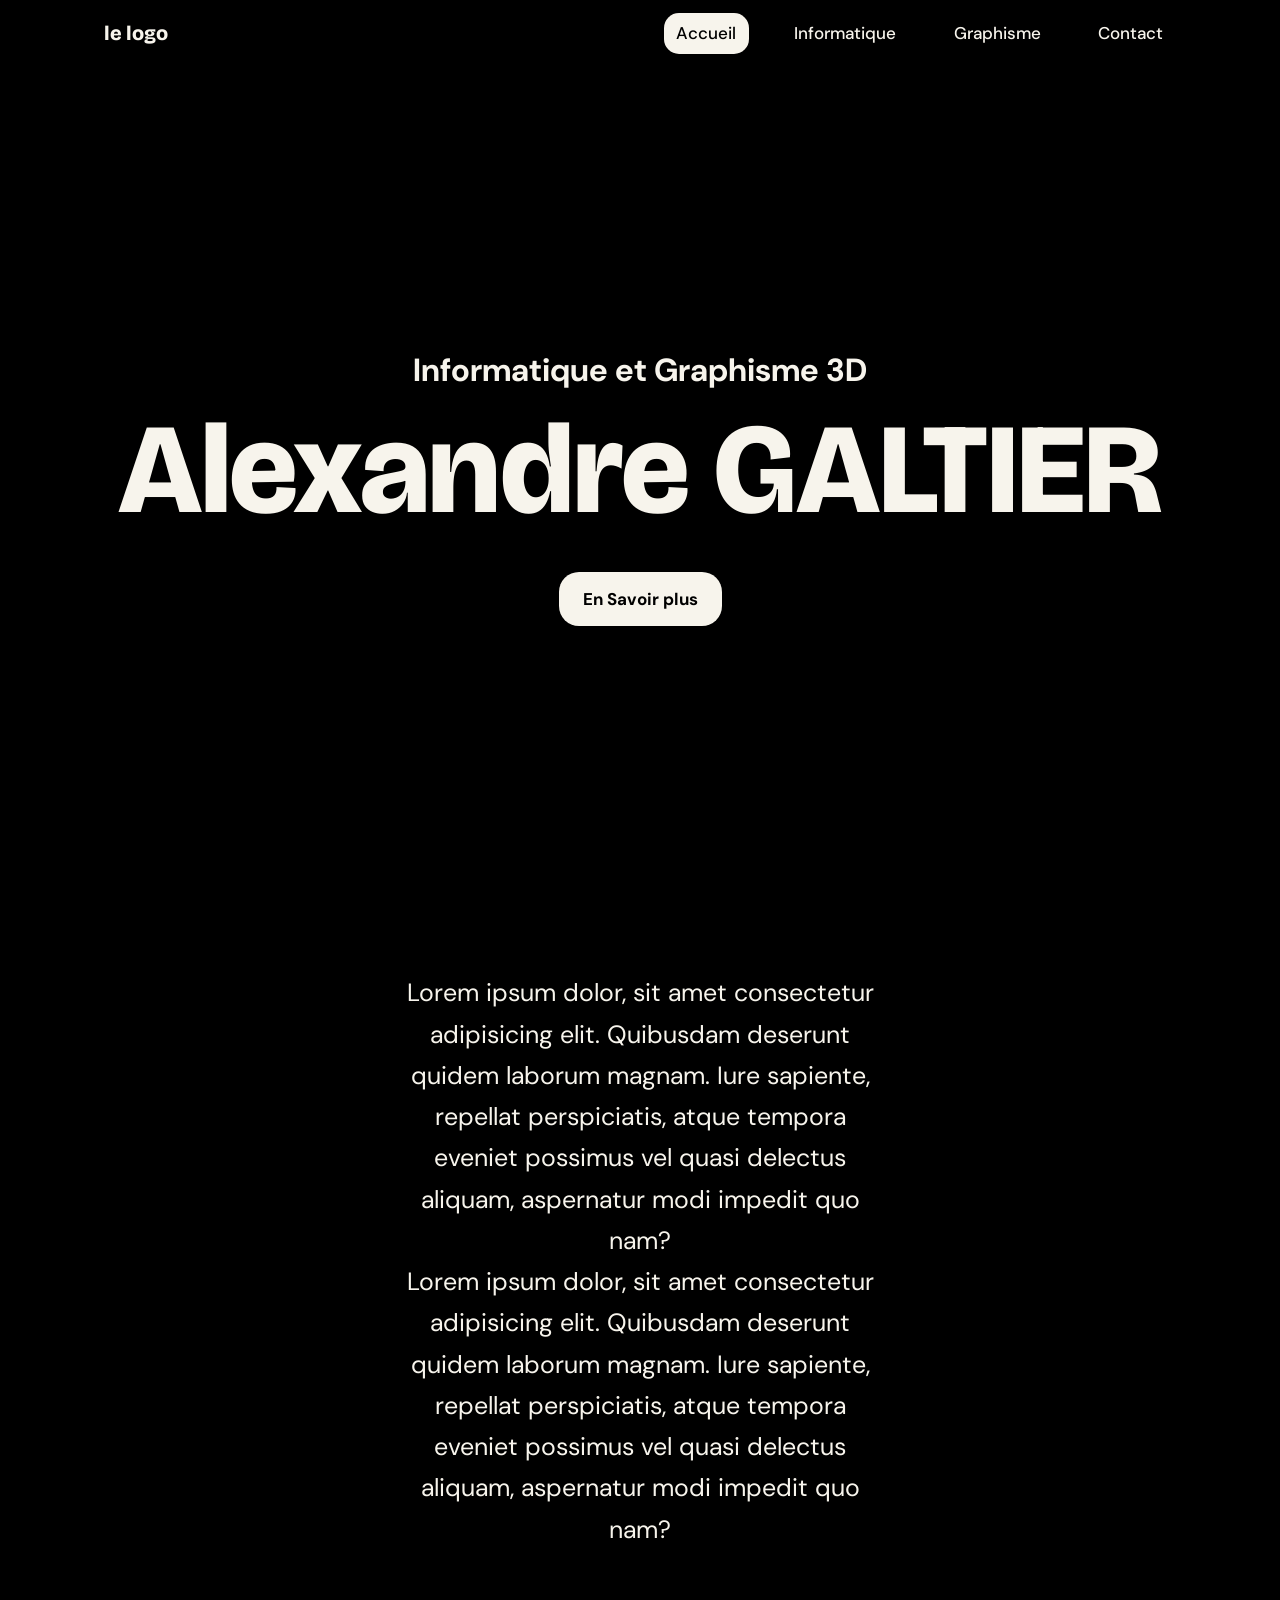
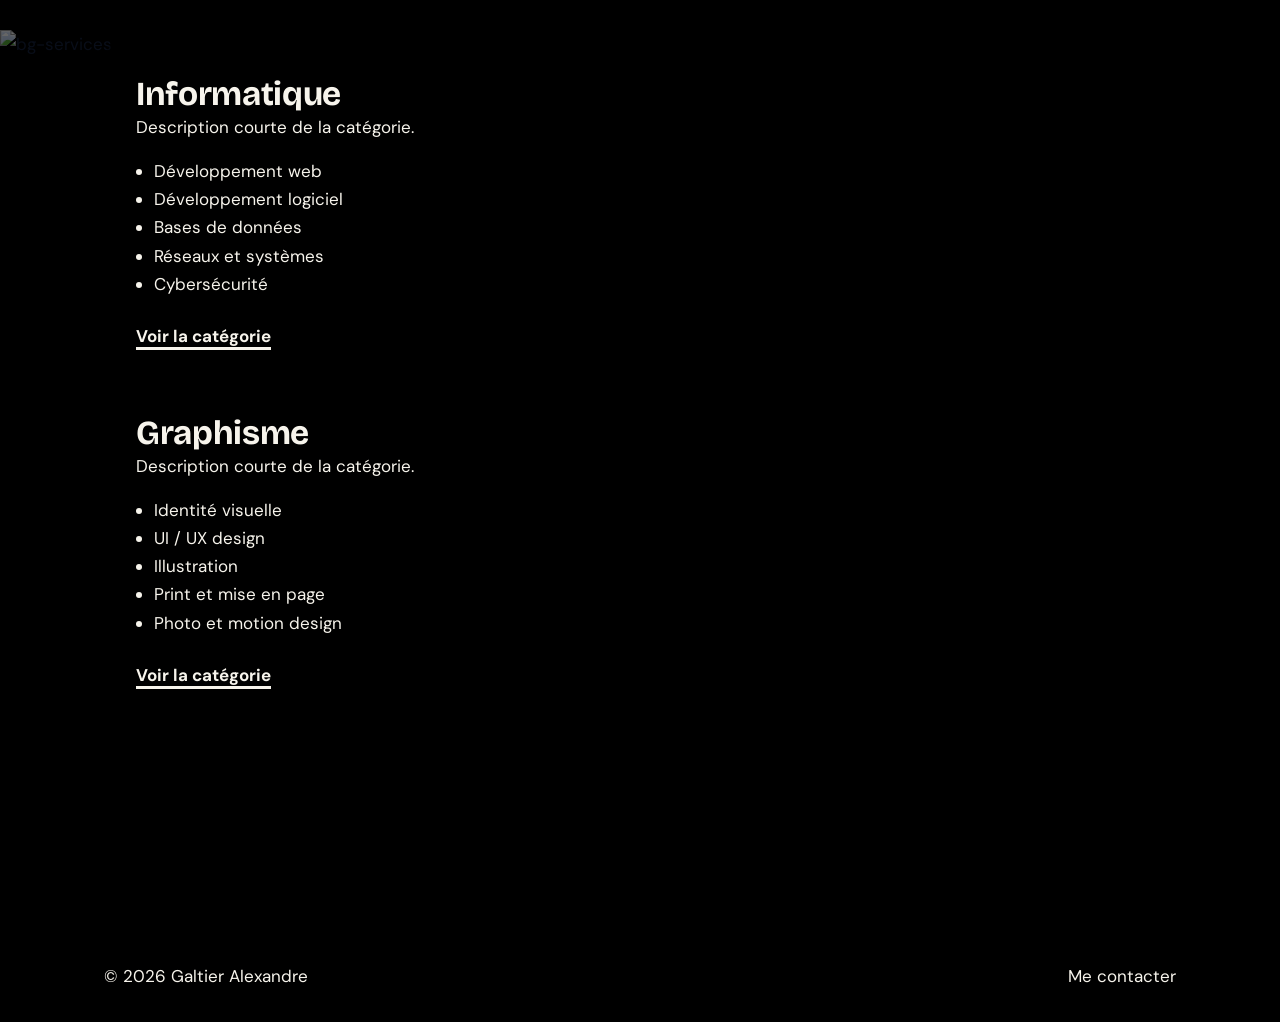
==== commit 007d694c: "update_nav-bar_but_issue-scroll" ====
--- a/index.html
+++ b/index.html
@@ -16,7 +16,12 @@
 <!--Barre Menu-->
 <header class="top"><div class="wrap bar">
 <a class="logo" href="index.html">le logo</a>
-<nav aria-label="Menu principal"><a href="index.html" aria-current="page">Accueil</a><a href="pages/informatique.html">Informatique</a><a href="pages/graphisme.html">Graphisme</a><a href="pages/contact.html">Contact</a></nav>
+<nav aria-label="Menu principal">
+    <a href="index.html" aria-current="page">Accueil</a>
+    <a href="pages/informatique.html">Informatique</a>
+    <a href="pages/graphisme.html">Graphisme</a>
+    <a href="pages/contact.html">Contact</a>
+</nav>
 </div></header>
 
 
@@ -24,6 +29,7 @@
 <section class="content-title-container">
     <video class="bg-content" autoplay muted loop playsinline id="background-video" src="videos/illus/vil03.mov" type="video/mov" alt="bg-video"></video>
     <div class="bg-content-overlay"></div>
+    <div class="bg-content-overlay2"></div>
 <!--Domaine et Nom-->
         <section class="hero"><div class="wrap">
             <p class="role">Informatique et Graphisme 3D</p>
@@ -43,6 +49,7 @@
 <section class="content-services-container">
     <img class="services-content" src="../eportfolio_graph_info/img/3d/img01.png" alt="bg-services">
     <div class="services-content-overlay"></div>
+    <div class="services-content-overlay2"></div>
 
 <!--Services-->
 <section class="wrap-cat home-cats" id="categories"><div class="reveal">
--- a/css/style.css
+++ b/css/style.css
@@ -4,14 +4,14 @@
 --f-head:"Bricolage Grotesque",system-ui,sans-serif;--f-body:"DM Sans",system-ui,sans-serif;
 }
 *{box-sizing:border-box}
-html{scroll-behavior:smooth;scroll-padding-top:90px}
+html{scroll-behavior:smooth;scroll-padding-top:90px;overflow-y:scroll;}
 body{margin:0;background:var(--bg);color:var(--ink);font:400 1.0625rem/1.65 var(--f-body);z-index: -10;}
 h1,h2,h3,h4{font-family:var(--f-head);line-height:1.15;margin:auto;letter-spacing:-.01em}
 h1{font-size:clamp(2.6rem,7vw,5rem);font-weight:800}
 h2{font-size:clamp(1.6rem,3vw,2.1rem);font-weight:700}
 h3{font-size:1.1rem;font-weight:700;margin-top:1.8em}
 h4{font-size:1.05rem;font-weight:700;margin-bottom:.3em}
-p{margin:0 0 1em;}
+p{margin:0 0 0em;}
 a{color:var(--navy);text-decoration-thickness:2px;text-underline-offset:3px;text-decoration-color:var(--yellow)}
 :focus-visible{outline:3px solid var(--yellow);outline-offset:3px}
 .wrap{max-width:1120px;margin:auto;padding:12rem 1.5rem;}
@@ -19,44 +19,45 @@
 
 /*--Background Generaux--*/
 .home {background-color: var(--dark);}
-.design {background-color: var(--bg);}
+.design {background-color: var(--dark);}
 
 /*--Barre Menu--*/
 .top{position:sticky;top:0;z-index:10;background:var(--dark-trs);margin-bottom:-74px;}
 .bar{display:flex;align-items:center;justify-content:space-between;gap:1rem;flex-wrap:wrap;padding-top:.8rem;padding-bottom:.8rem;}
 .logo{font:800 1.25rem var(--f-head);color:var(--bg);text-decoration:none}
 .top nav{display:flex;gap:2rem;flex-wrap:wrap}
-.top nav a{color:var(--bg);text-decoration:none;padding:.4rem .8rem;border-radius:15px;font-weight:500}
-.top nav a:hover{background:var(--white-trs)}
-.top nav a[aria-current]{background:var(--bg);color:var(--dark);font-weight:700}
+.top nav a{color:var(--bg);text-decoration:none;padding:.4rem .8rem;border-radius:15px;font-weight:500;}
+.top nav a:hover{background:var(--white-trs);scale:1.05;transition:scale 0.2s ease-in}
+.top nav a[aria-current]{background:var(--bg);color:var(--dark);font-weight:500}
 
 /*--Titre - Domaine et Nom--*/
 .hero{color:var(--bg);padding:10rem 0 10rem;text-align: center;}
 .hero .role{color:var(--bg);font-weight:700;font-size: 2rem;}
 .hero .name{font-size: 8rem;white-space:nowrap;}
 .hero .lead{font-size:1.25rem;color:var(--bg);text-align: center;margin: 50px;}
-/*--Bouton "Contact"--*/
-.btn{display:inline-block;background:var(--bg);color:var(--navy);padding:0.8rem 1.5rem;border-radius:20px;font-weight:700;text-decoration:none;align-self: center;}
-.btn:hover{background:var(--white-trs)}
+/*--Bouton Savoir Plus--*/
+.btn{display:inline-block;background:var(--bg);color:var(--dark);padding:0.8rem 1.5rem;border-radius:20px;font-weight:700;text-decoration:none;align-self: center;scale:1;transition:scale 0.3s ease-out;}
+.btn:hover{background:var(--white-trs);color:var(--dark-trs);scale:1.1;transition:scale 0.3s ease-in;}
 
 /*--Video--*/
 background-video{width: 100%; height: 100%;position:absolute;z-index: -3;object-fit: cover;bottom: 0px;}
 video-overlay{position: absolute;background:rgba(0, 0, 0, 0.3);inset: 0;bottom: 0px;z-index: -2}
 
 /*--Introduction--*/
-.intro{text-align: center;font-size:25px;color:var(--bg);background-color: var(--dark);padding: 5rem 25rem;}
+.intro{text-align: center;font-size:25px;color:var(--bg);background-color: var(--dark);padding: 5rem 25rem;margin: 0px;}
 .intro-block{position:relative;}
 
 /*--Content et Titre--*/
 .content-title-container{position: relative;aspect-ratio: auto;WIDTH: 100%;height: 100vh;overflow: hidden;}
     .bg-content{position:absolute;inset:0;z-index:-2;width:100%;height:100%;object-fit:cover;}
     .bg-content-overlay{position:absolute;inset:0;z-index:-1;background:var(--dark-trs);}
-bg-img02-overlay {position:absolute;inset:0;z-index:-3;background:var(--dark);}
+    .bg-content-overlay2{position:absolute;inset:0;z-index:-3;background:var(--dark);}
 
 /*--Content et Services--*/
 .content-services-container{position: relative;aspect-ratio: auto;WIDTH: 100%;height: 100vh;overflow: hidden;}
     .services-content{position:absolute;inset:0;z-index:-2;width:100%;height:100%;object-fit:cover;}
     .services-content-overlay{position:absolute;inset:0;z-index:-1;background:var(--dark-trs);}
+    .services-content-overlay2{position:absolute;inset:0;z-index:-3;background:var(--dark);}
 
 /*--Categories de Services--*/
 .home-cats{display:grid;grid-template-columns: repeat(2, minmax(0, 1fr));gap:1.5rem;margin-top:-3rem;position:relative;width: 100%;max-width: 1120px;}
@@ -70,8 +71,23 @@
 .about-teaser{padding-top:4rem;padding-bottom:4rem;}
 
 
-.presentation_container{display:flex;justify-content:center;}
+.presentation_container{display:flex;justify-content:center;margin:0px;}
     .presentation_texte{text-align: center;font-size:25px;color:var(--bg);background-color: var(--dark);padding: 3rem 10rem;width: 100%;}
+
+/*--Categories des Arts--*/
+.art-cats{color:var(--bg);padding:10rem 0 10rem;text-align: center;margin: 20px;z-index: 2;}
+.art-cats p{font-size: 1.5rem;line-height: 1.5;margin-top: 20px;}
+.art-cats a{font-size:1.5rem;display:inline-block;color:var(--bg);padding:0.8rem 1.5rem;font-weight:700;align-self: center;margin-top: 20px;}
+.art-cats a:hover{transform:scale(1.1);transition:transform 0.5s;}
+.art-cats-container{position: relative;aspect-ratio: auto;WIDTH: 100%;height: 100vh;overflow: hidden;display:flex;}
+    .art-cats-container > div {position:relative;flex:1;}
+    .bg-art-cats{position:absolute;inset:0;z-index:-2;width:100%;height:100%;object-fit:cover;}
+    .bg-art-cats-overlay{position:absolute;inset:0;z-index:-1;background:var(--dark-trs);}
+    .bg-art-cats-overlay2{position:absolute;inset:0;z-index:-3;background:var(--dark);}
+
+/*--Voir tous les projets--*/
+.see-projects-container{display:flex;justify-content:center;margin: 50px;position: relative;}
+    .see-projects{position:absolute;font-size:3rem;display:inline-block;color:var(--bg);padding:0.8rem 1.5rem;font-weight:700;align-self: center;margin-top: 0px;}
 
 
 .pagehead{background:var(--navy);color:var(--bg);padding:3.5rem 0 3rem}
--- a/css/animation.css
+++ b/css/animation.css
@@ -43,9 +43,8 @@
     animation: apparition 1s ease-out both;
     animation-delay: 1.5s;
 }
-html {
-  scroll-behavior:smooth;
-}
+
+/*Animation de révélation des Categories HOME*/
 
 /* État initial des éléments */
 .reveal {
@@ -62,3 +61,24 @@
     opacity: 1;
     transform: translateY(0);
 }
+
+.appear {
+    opacity: 0;
+    transform: translateY(40px);
+
+    transition:
+        opacity var(--reveal-delay) ease,
+        transform var(--reveal-delay) ease;
+}
+
+/* État visible après le déclenchement */
+.appear.visible {
+    opacity: 1;
+    transform: translateY(0);
+}
+
+.appear:nth-child(1) { transition-delay: 0s; }
+.appear:nth-child(2) { transition-delay: 0.6s; }
+.appear:nth-child(3) { transition-delay: 1.2s; }
+
+.art-cats-container .appear { transform: none; }
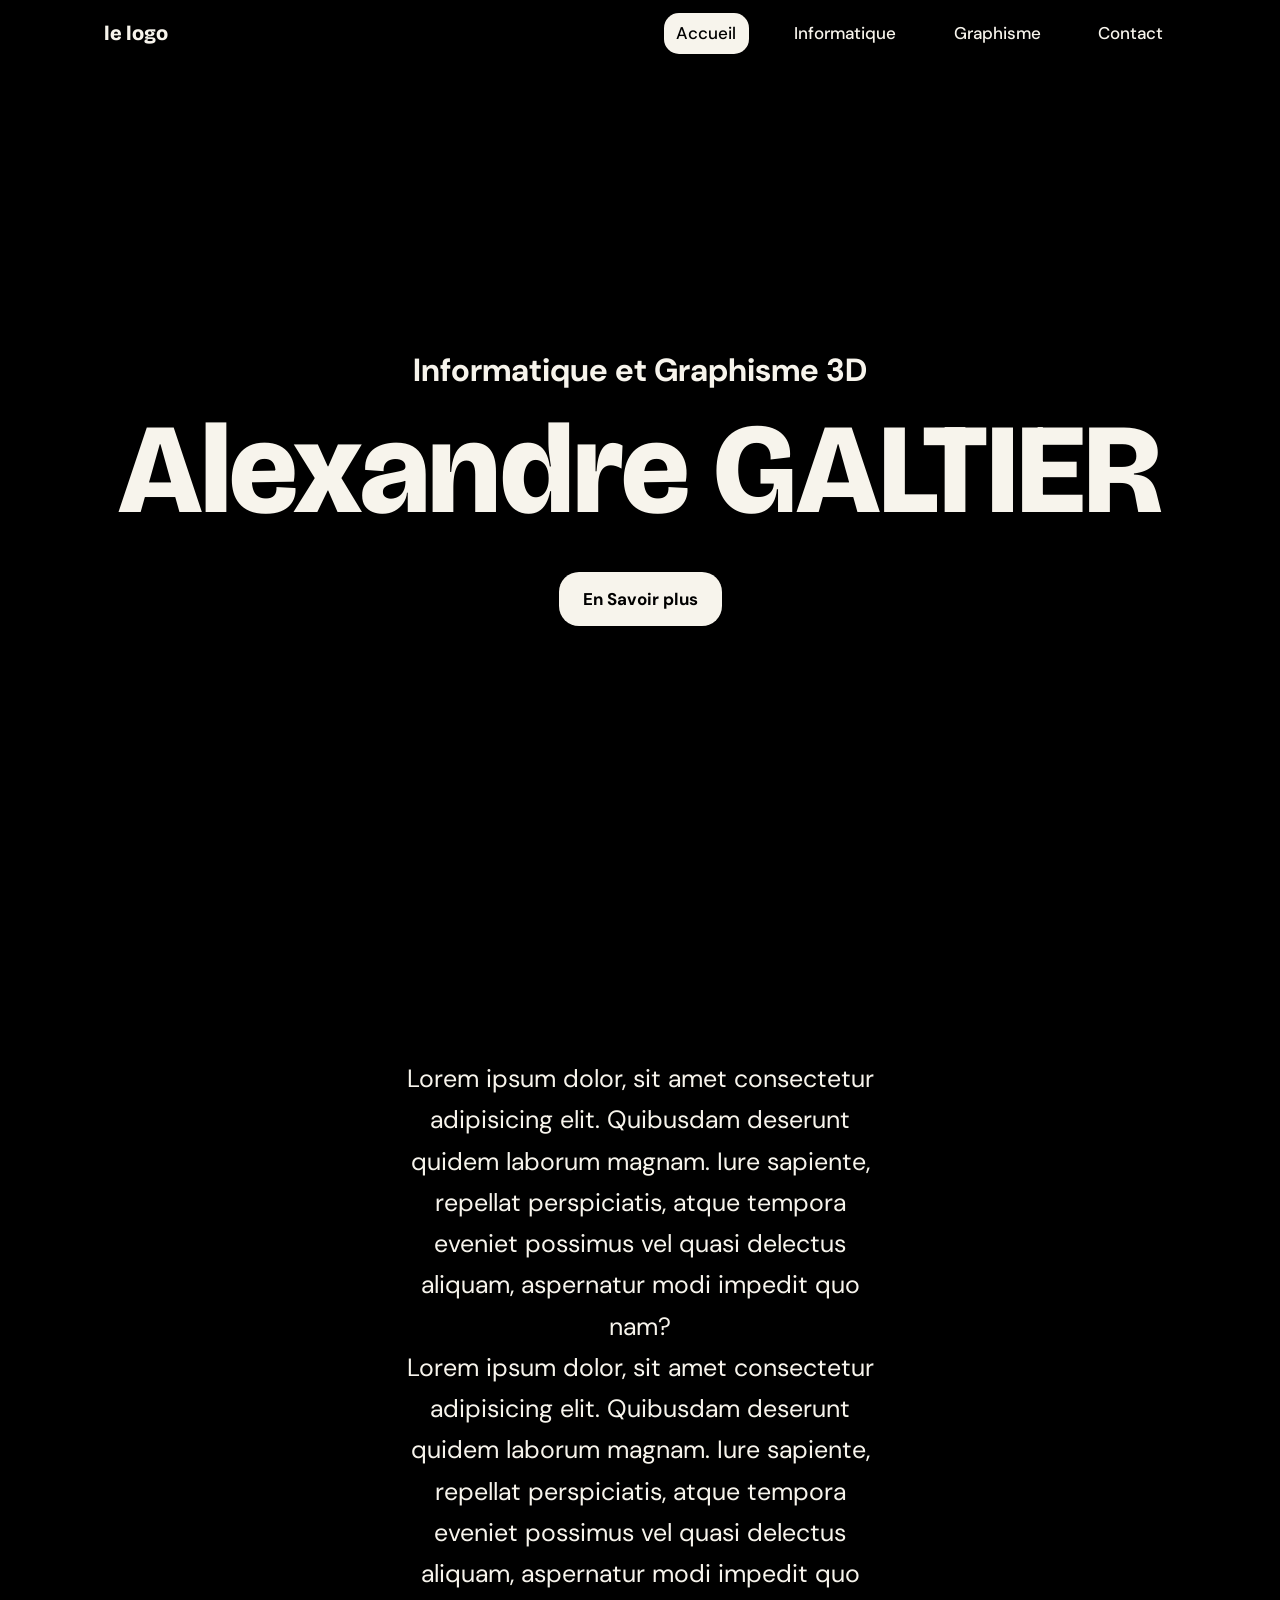
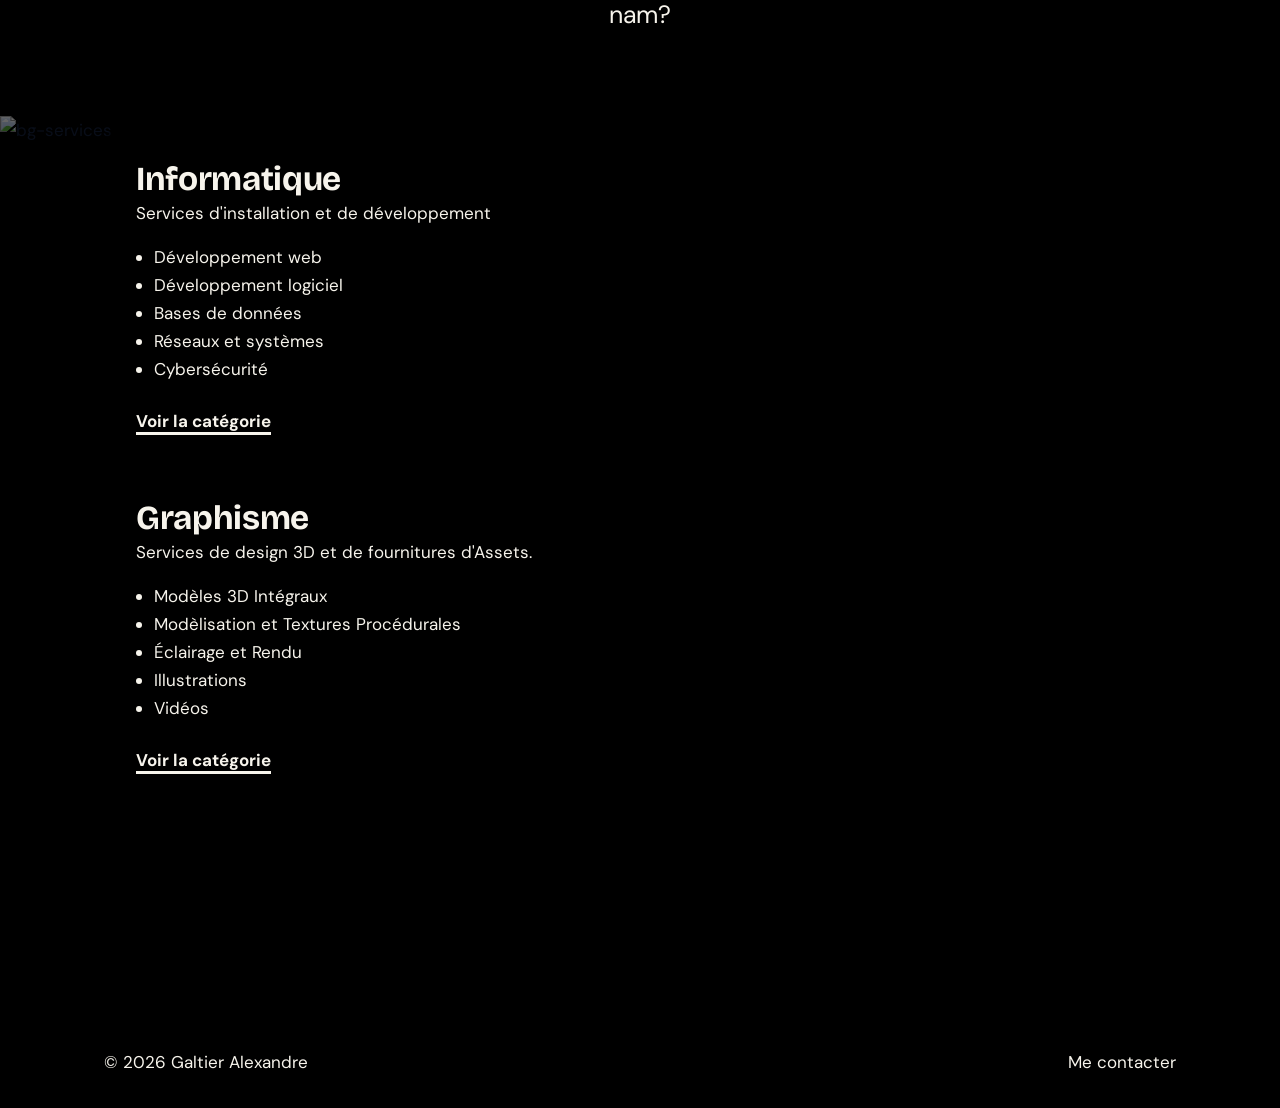
==== commit f578f33a: "bigass_update_ajout_projets" ====
--- a/index.html
+++ b/index.html
@@ -19,7 +19,15 @@
 <nav aria-label="Menu principal">
     <a href="index.html" aria-current="page">Accueil</a>
     <a href="pages/informatique.html">Informatique</a>
-    <a href="pages/graphisme.html">Graphisme</a>
+    <div class="dropdown">
+        <a href="pages/graphisme.html">Graphisme</a>
+        <ul class="dropdown-menu">
+            <li><a href="pages/graphisme/projets-design/page-projets-design.html">Parcourir les Projets</a></li>
+            <li><a href="pages/graphisme/histoire.html">Histoire et Patrimoine</a></li>
+            <li><a href="pages/graphisme/jeux-video.html">Jeux-Vidéo</a></li>
+            <li><a href="pages/graphisme/art-et-mouvement.html">Art et Mouvement</a></li>
+        </ul>
+    </div>
     <a href="pages/contact.html">Contact</a>
 </nav>
 </div></header>
@@ -55,7 +63,7 @@
 <section class="wrap-cat home-cats" id="categories"><div class="reveal">
 <a class="tile" href="pages/informatique.html">
     <h2>Informatique</h2>
-    <p>Description courte de la catégorie.</p>
+    <p>Services d'installation et de développement</p>
     <ul>
         <li>Développement web</li>
         <li>Développement logiciel</li>
@@ -67,13 +75,13 @@
 
 <a class="tile" href="pages/graphisme.html">
     <h2>Graphisme</h2>
-    <p>Description courte de la catégorie.</p>
+    <p>Services de design 3D et de fournitures d'Assets.</p>
     <ul>
-        <li>Identité visuelle</li>
-        <li>UI / UX design</li>
-        <li>Illustration</li>
-        <li>Print et mise en page</li>
-        <li>Photo et motion design</li>
+        <li>Modèles 3D Intégraux</li>
+        <li>Modèlisation et Textures Procédurales</li>
+        <li>Éclairage et Rendu</li>
+        <li>Illustrations</li>
+        <li>Vidéos</li>
     </ul>
     <span class="go">Voir la catégorie</span></a>
 </div></section>
--- a/css/style.css
+++ b/css/style.css
@@ -20,6 +20,7 @@
 /*--Background Generaux--*/
 .home {background-color: var(--dark);}
 .design {background-color: var(--dark);}
+.rpojects-design {background-color: var(--bg);}
 
 /*--Barre Menu--*/
 .top{position:sticky;top:0;z-index:10;background:var(--dark-trs);margin-bottom:-74px;}
@@ -29,6 +30,33 @@
 .top nav a{color:var(--bg);text-decoration:none;padding:.4rem .8rem;border-radius:15px;font-weight:500;}
 .top nav a:hover{background:var(--white-trs);scale:1.05;transition:scale 0.2s ease-in}
 .top nav a[aria-current]{background:var(--bg);color:var(--dark);font-weight:500}
+
+/*--Menu déroulant--*/
+.dropdown > a{display:block;}
+.dropdown-menu{
+  list-style:none;
+  margin:0;
+  padding:1rem 1rem 1rem;      /* le padding-top crée l'espace sous le lien SANS trou */
+  position:absolute;
+  top:100%;
+  min-width:220px;
+  background:var(--dark-trs);
+  border-radius:20px;
+  display:flex;
+  flex-direction:column;
+  gap:.2rem;
+  opacity:0;
+  visibility:hidden;
+  transform:translateY(-8px);
+  transition:opacity .3s ease, transform .3s ease, visibility .3s;
+}
+.dropdown:hover .dropdown-menu,
+.dropdown:focus-within .dropdown-menu{
+  opacity:1;
+  visibility:visible;
+  transform:translateY(0px);
+}
+.dropdown-menu a{display:block;white-space:nowrap}
 
 /*--Titre - Domaine et Nom--*/
 .hero{color:var(--bg);padding:10rem 0 10rem;text-align: center;}
@@ -48,11 +76,11 @@
 .intro-block{position:relative;}
 
 /*--Content et Titre--*/
-.content-title-container{position: relative;aspect-ratio: auto;WIDTH: 100%;height: 100vh;overflow: hidden;}
+.content-title-container{position: relative;aspect-ratio: auto;WIDTH: 100%;height: 100%;overflow: hidden;}
     .bg-content{position:absolute;inset:0;z-index:-2;width:100%;height:100%;object-fit:cover;}
     .bg-content-overlay{position:absolute;inset:0;z-index:-1;background:var(--dark-trs);}
     .bg-content-overlay2{position:absolute;inset:0;z-index:-3;background:var(--dark);}
-
+    
 /*--Content et Services--*/
 .content-services-container{position: relative;aspect-ratio: auto;WIDTH: 100%;height: 100vh;overflow: hidden;}
     .services-content{position:absolute;inset:0;z-index:-2;width:100%;height:100%;object-fit:cover;}
@@ -86,9 +114,12 @@
     .bg-art-cats-overlay2{position:absolute;inset:0;z-index:-3;background:var(--dark);}
 
 /*--Voir tous les projets--*/
-.see-projects-container{display:flex;justify-content:center;margin: 50px;position: relative;}
-    .see-projects{position:absolute;font-size:3rem;display:inline-block;color:var(--bg);padding:0.8rem 1.5rem;font-weight:700;align-self: center;margin-top: 0px;}
-
+.see-projects-container{display:flex;justify-content:center;position: relative;gap: 770px;;margin: 0px 60px 0px 60px;}
+    .see-projects{position:absolute;font-size:1.5rem;display:inline-block;color:var(--dark);padding:1rem 5rem;font-weight:700;align-self: center;margin-top: 0px;text-decoration:none;border-radius: 40px;background:var(--bg);transform:scale(1);transition:transform 0.3s ease-out;}
+    .file-icon{height: 2.5rem;width: 2.5rem;vertical-align: middle;position: relative;top: -4px;left: -20px;}
+    .arrow-icon{height: 2.5rem;width: 2.5rem;vertical-align: middle;position: relative;top: -1px;left: 30px;}
+    .see-projects:hover{transform:scale(1.05);transition:transform 0.5s;}
+    .see-projects-container .line{display:inline-block;flex:1;height:3px;background:var(--bg);}
 
 .pagehead{background:var(--navy);color:var(--bg);padding:3.5rem 0 3rem}
 .pagehead h1{font-size:clamp(2.2rem,5vw,3.6rem);margin-bottom:.3em}
--- a/css/animation.css
+++ b/css/animation.css
@@ -1,4 +1,4 @@
-:root{--reveal-delay:1.2s}
+:root{--reveal-delay:1.2s;--reveal-delay2:2s}
 @keyframes apparition {
   from {
     opacity: 0;
@@ -25,6 +25,7 @@
 .bg-content{
     animation: apparition-op 2s ease-in both;
 }
+
 .top {
     animation: apparition 1s ease-out both;
 }
@@ -62,6 +63,7 @@
     transform: translateY(0);
 }
 
+/*Animation de révélation des Categories Arts*/
 .appear {
     opacity: 0;
     transform: translateY(40px);
@@ -76,9 +78,21 @@
     opacity: 1;
     transform: translateY(0);
 }
+.see-projects-container.appear  {
+    opacity: 0;
+    transform: translateY(0px);
+
+    transition:
+        opacity var(--reveal-delay2) ease,
+        transform var(--reveal-delay2) ease;
+}
+
+/* État visible après le déclenchement */
+.see-projects-container.appear.visible {
+    opacity: 1;
+    transform: translateY(-110px);
+}
 
 .appear:nth-child(1) { transition-delay: 0s; }
 .appear:nth-child(2) { transition-delay: 0.6s; }
-.appear:nth-child(3) { transition-delay: 1.2s; }
-
-.art-cats-container .appear { transform: none; }
+.appear:nth-child(3) { transition-delay: 1.2s; }
